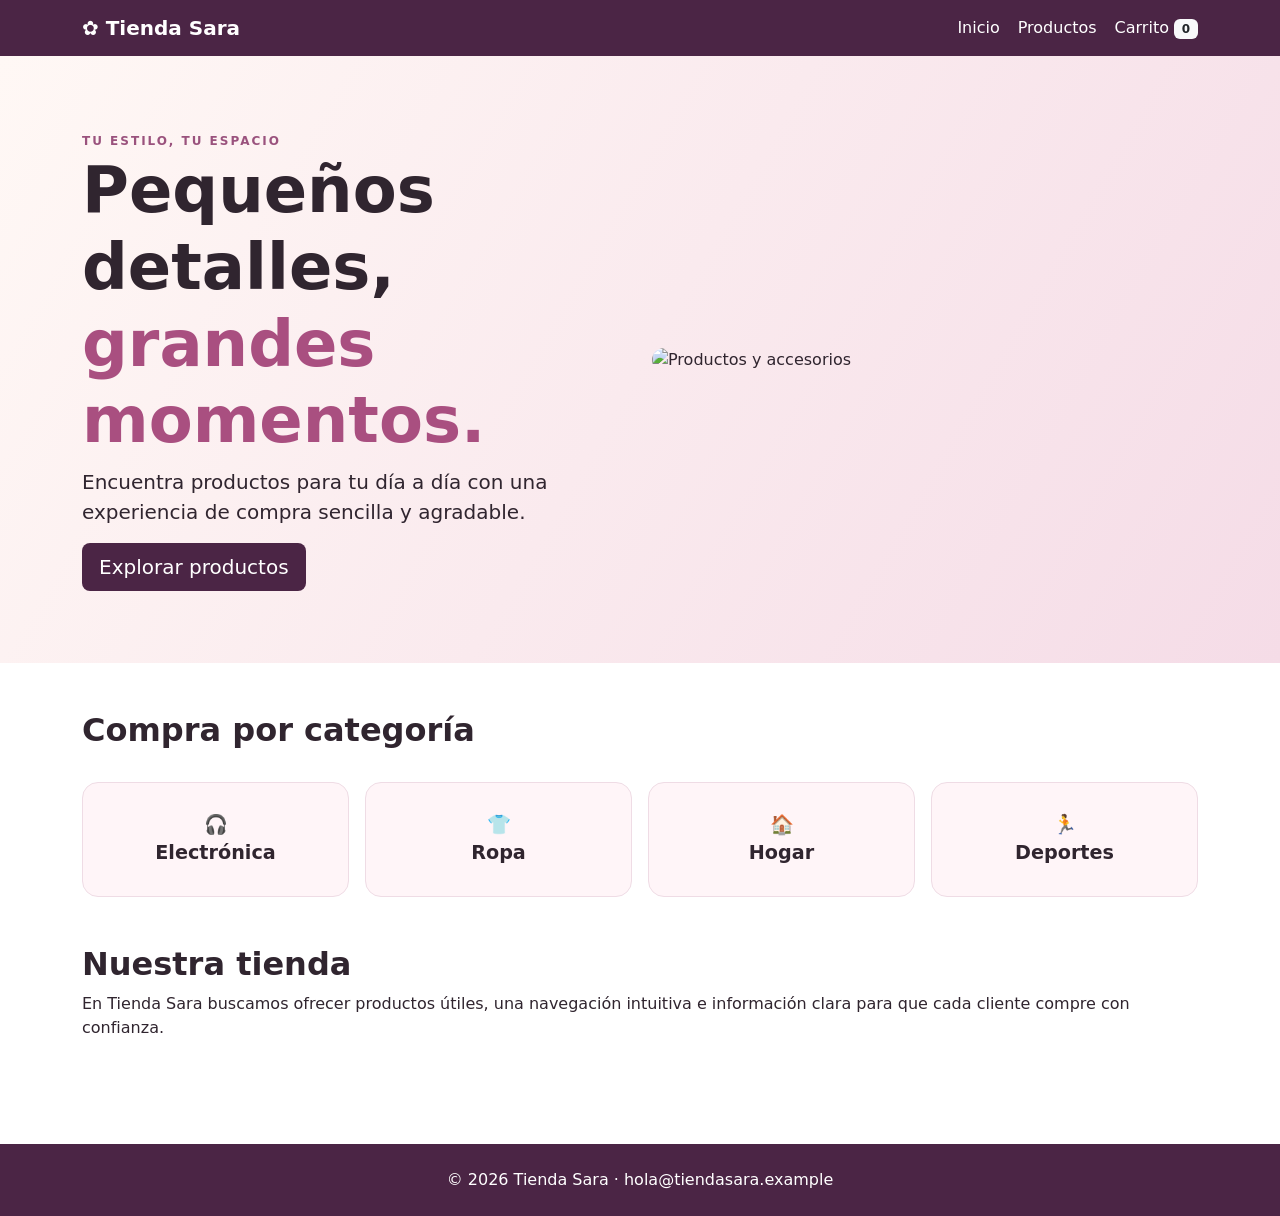
==== index.html @ a23236db "Add files via upload" ====
<!doctype html><html lang="es"><head><meta charset="utf-8"><meta name="viewport" content="width=device-width,initial-scale=1"><title>Tienda Sara | Inicio</title><link href="https://cdn.jsdelivr.net/npm/bootstrap@5.3.3/dist/css/bootstrap.min.css" rel="stylesheet"><link rel="stylesheet" href="styles.css"></head><body><nav class="navbar navbar-expand-lg navbar-dark nav-sara"><div class="container"><a class="navbar-brand fw-bold" href="index.html">✿ Tienda Sara</a><div><a class="nav-link d-inline text-white" href="index.html">Inicio</a><a class="nav-link d-inline text-white" href="productos.html">Productos</a><a class="nav-link d-inline text-white" href="carrito.html">Carrito <span id="count" class="badge bg-light text-dark">0</span></a></div></div></nav><header class="hero py-5"><div class="container py-4"><div class="row align-items-center g-4"><div class="col-md-6"><span class="eyebrow">TU ESTILO, TU ESPACIO</span><h1 class="display-3 fw-bold">Pequeños detalles, <span class="accent">grandes momentos.</span></h1><p class="lead">Encuentra productos para tu día a día con una experiencia de compra sencilla y agradable.</p><a class="btn btn-sara btn-lg" href="productos.html">Explorar productos</a></div><div class="col-md-6"><img class="hero-img" src="https://images.unsplash.com/photo-1490312278390-ab64016e0aa9?auto=format&fit=crop&w=1000&q=80" alt="Productos y accesorios"></div></div></div></header><main class="container py-5"><h2 class="section-title">Compra por categoría</h2><div class="row g-3 my-3"><div class="col-6 col-md-3"><div class="category">🎧<br>Electrónica</div></div><div class="col-6 col-md-3"><div class="category">👕<br>Ropa</div></div><div class="col-6 col-md-3"><div class="category">🏠<br>Hogar</div></div><div class="col-6 col-md-3"><div class="category">🏃<br>Deportes</div></div></div><h2 class="section-title mt-5">Nuestra tienda</h2><p>En Tienda Sara buscamos ofrecer productos útiles, una navegación intuitiva e información clara para que cada cliente compre con confianza.</p></main><footer class="footer p-4 text-center">© 2026 Tienda Sara · hola@tiendasara.example</footer><script src="app.js"></script></body></html>
---- styles.css ----
body{color:#30252f;font-family:system-ui,sans-serif}.nav-sara,.footer{background:#4b2545;color:white}.hero{background:linear-gradient(120deg,#fff8f5,#f5dce7)}.hero-img{width:100%;height:360px;object-fit:cover;border-radius:24px}.eyebrow{color:#9a527d;font-size:.75rem;font-weight:800;letter-spacing:2px}.accent{color:#a94f80}.btn-sara{background:#4b2545;color:white}.btn-sara:hover{background:#6c3a62;color:white}.section-title{font-weight:800}.category{background:#fff5f8;border:1px solid #efdce5;border-radius:16px;text-align:center;padding:28px 8px;font-size:1.2rem;font-weight:700}.product-card,.panel{border:1px solid #efdfE8;border-radius:16px;overflow:hidden;height:100%}.product-card img{width:100%;height:210px;object-fit:cover}.product-card .card-body{padding:18px}.price{font-weight:800;color:#4b2545;font-size:1.2rem}.footer{margin-top:40px}.cartrow{display:flex;gap:14px;align-items:center;border-bottom:1px solid #eee;padding:14px 0}.cartrow img{width:75px;height:75px;object-fit:cover;border-radius:10px}

.nav-sara .container > div {
    display: flex;
    align-items: center;
    gap: 18px;
}

.nav-sara .nav-link {
    text-decoration: none;
}

.nav-sara .nav-link:hover {
    color: #f5c6dc !important;
}
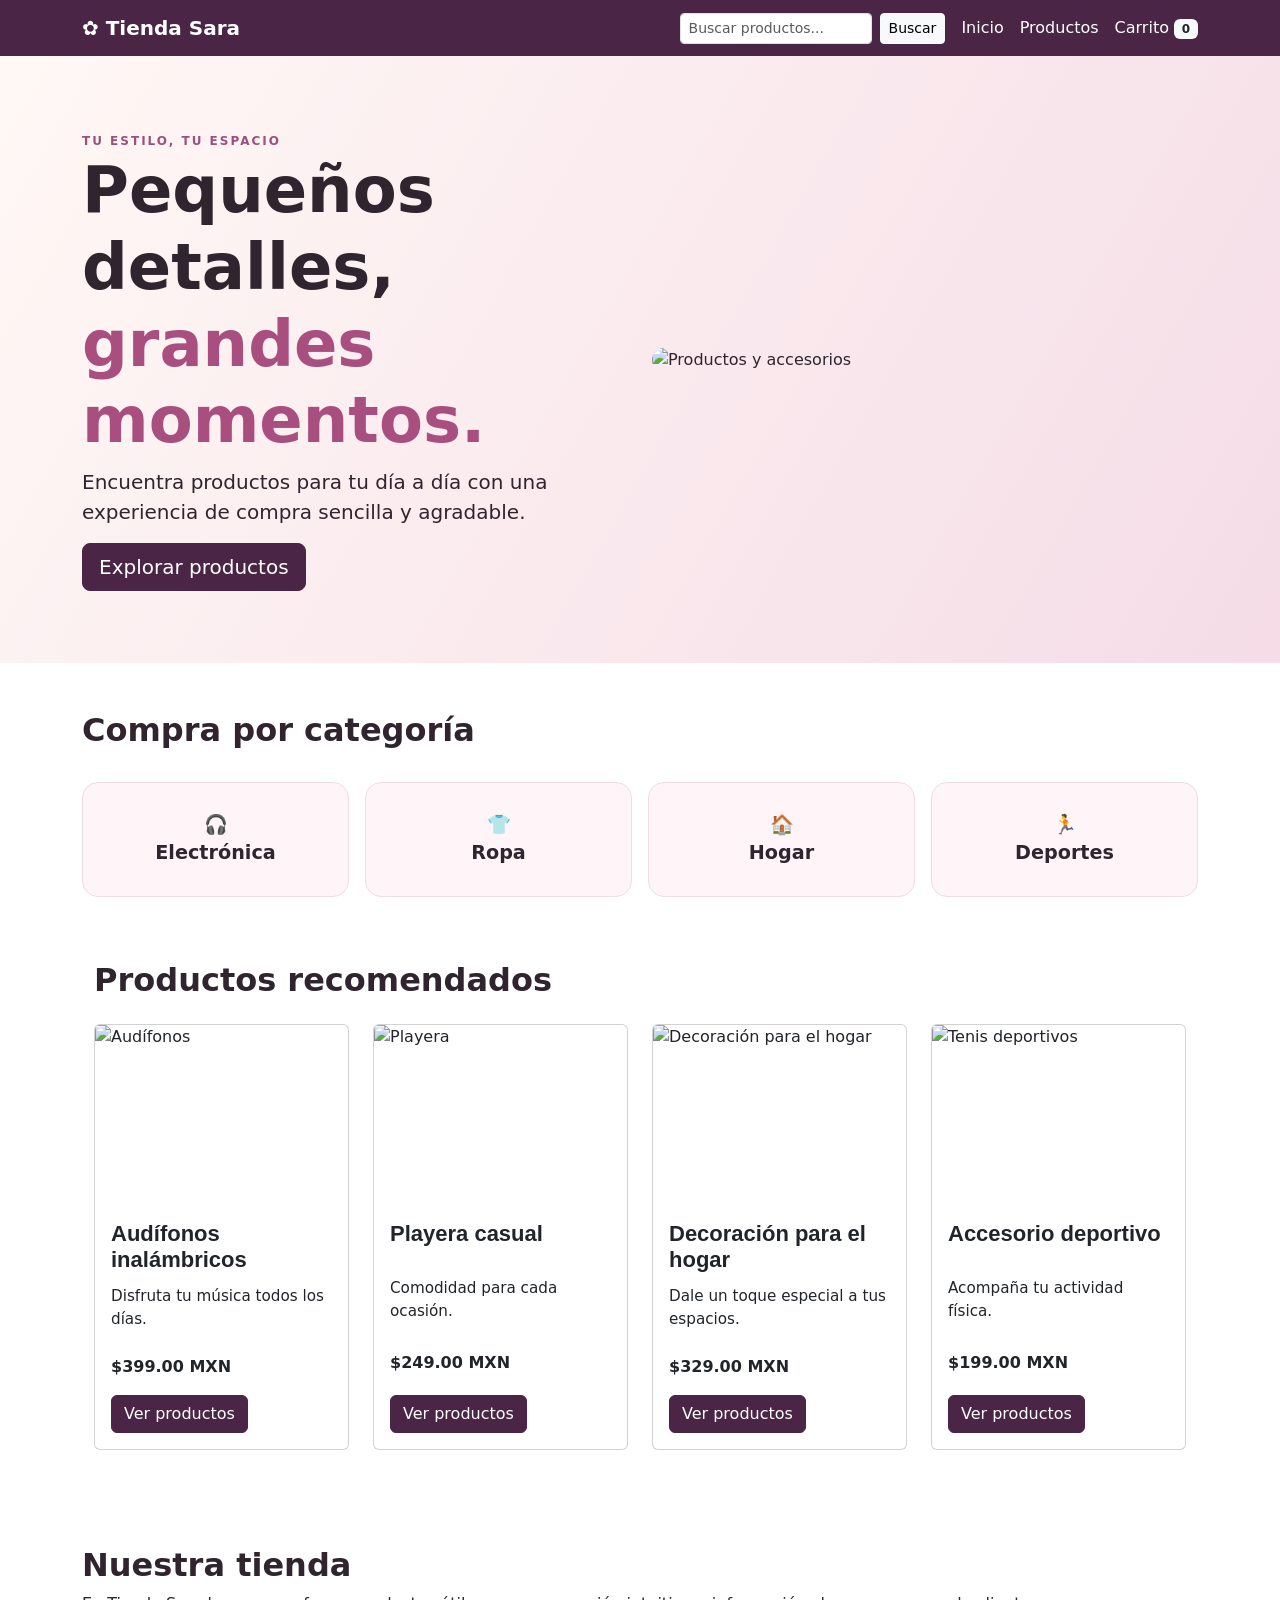
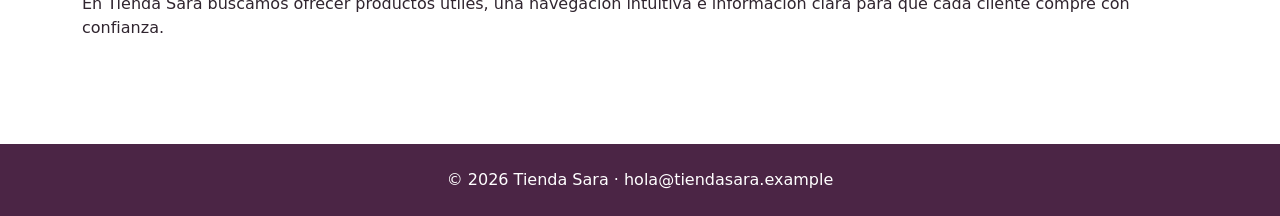
==== commit a1ebe698: "Add files via upload" ====
--- a/index.html
+++ b/index.html
@@ -1 +1,137 @@
-<!doctype html><html lang="es"><head><meta charset="utf-8"><meta name="viewport" content="width=device-width,initial-scale=1"><title>Tienda Sara | Inicio</title><link href="https://cdn.jsdelivr.net/npm/bootstrap@5.3.3/dist/css/bootstrap.min.css" rel="stylesheet"><link rel="stylesheet" href="styles.css"></head><body><nav class="navbar navbar-expand-lg navbar-dark nav-sara"><div class="container"><a class="navbar-brand fw-bold" href="index.html">✿ Tienda Sara</a><div><a class="nav-link d-inline text-white" href="index.html">Inicio</a><a class="nav-link d-inline text-white" href="productos.html">Productos</a><a class="nav-link d-inline text-white" href="carrito.html">Carrito <span id="count" class="badge bg-light text-dark">0</span></a></div></div></nav><header class="hero py-5"><div class="container py-4"><div class="row align-items-center g-4"><div class="col-md-6"><span class="eyebrow">TU ESTILO, TU ESPACIO</span><h1 class="display-3 fw-bold">Pequeños detalles, <span class="accent">grandes momentos.</span></h1><p class="lead">Encuentra productos para tu día a día con una experiencia de compra sencilla y agradable.</p><a class="btn btn-sara btn-lg" href="productos.html">Explorar productos</a></div><div class="col-md-6"><img class="hero-img" src="https://images.unsplash.com/photo-1490312278390-ab64016e0aa9?auto=format&fit=crop&w=1000&q=80" alt="Productos y accesorios"></div></div></div></header><main class="container py-5"><h2 class="section-title">Compra por categoría</h2><div class="row g-3 my-3"><div class="col-6 col-md-3"><div class="category">🎧<br>Electrónica</div></div><div class="col-6 col-md-3"><div class="category">👕<br>Ropa</div></div><div class="col-6 col-md-3"><div class="category">🏠<br>Hogar</div></div><div class="col-6 col-md-3"><div class="category">🏃<br>Deportes</div></div></div><h2 class="section-title mt-5">Nuestra tienda</h2><p>En Tienda Sara buscamos ofrecer productos útiles, una navegación intuitiva e información clara para que cada cliente compre con confianza.</p></main><footer class="footer p-4 text-center">© 2026 Tienda Sara · hola@tiendasara.example</footer><script src="app.js"></script></body></html>+<!doctype html>
+<html lang="es">
+
+<head>
+    <meta charset="utf-8">
+    <meta name="viewport" content="width=device-width,initial-scale=1">
+    <title>Tienda Sara | Inicio</title>
+    <link href="https://cdn.jsdelivr.net/npm/bootstrap@5.3.3/dist/css/bootstrap.min.css" rel="stylesheet">
+    <link rel="stylesheet" href="styles.css">
+</head>
+
+<body>
+    
+<nav class="navbar navbar-expand-lg navbar-dark nav-sara">
+    <div class="container">
+        <a class="navbar-brand fw-bold" href="index.html">✿ Tienda Sara</a>
+
+        <div class="d-flex align-items-center gap-3 flex-wrap">
+            <form class="d-flex" action="productos.html" method="get" role="search">
+                <input
+                    class="form-control form-control-sm"
+                    type="search"
+                    name="buscar"
+                    placeholder="Buscar productos..."
+                    aria-label="Buscar productos">
+                <button class="btn btn-light btn-sm ms-2" type="submit">
+                    Buscar
+                </button>
+            </form>
+
+            <a class="nav-link d-inline text-white" href="index.html">Inicio</a>
+            <a class="nav-link d-inline text-white" href="productos.html">Productos</a>
+            <a class="nav-link d-inline text-white" href="carrito.html">
+                Carrito <span class="badge bg-light text-dark" id="cart-count">0</span>
+            </a>
+        </div>
+    </div>
+</nav>
+
+    <header class="hero py-5">
+        <div class="container py-4">
+            <div class="row align-items-center g-4">
+                <div class="col-md-6"><span class="eyebrow">TU ESTILO, TU ESPACIO</span>
+                    <h1 class="display-3 fw-bold">Pequeños detalles, <span class="accent">grandes momentos.</span></h1>
+                    <p class="lead">Encuentra productos para tu día a día con una experiencia de compra sencilla y
+                        agradable.</p><a class="btn btn-sara btn-lg" href="productos.html">Explorar productos</a>
+                </div>
+                <div class="col-md-6"><img class="hero-img"
+                        src="https://images.unsplash.com/photo-1490312278390-ab64016e0aa9?auto=format&fit=crop&w=1000&q=80"
+                        alt="Productos y accesorios"></div>
+            </div>
+        </div>
+    </header>
+    <main class="container py-5">
+        <h2 class="section-title">Compra por categoría</h2>
+        <div class="row g-3 my-3">
+            <div class="col-6 col-md-3">
+                <div class="category">🎧<br>Electrónica</div>
+            </div>
+            <div class="col-6 col-md-3">
+                <div class="category">👕<br>Ropa</div>
+            </div>
+            <div class="col-6 col-md-3">
+                <div class="category">🏠<br>Hogar</div>
+            </div>
+            <div class="col-6 col-md-3">
+                <div class="category">🏃<br>Deportes</div>
+            </div>
+        </div>
+        
+<section class="container py-5">
+    <h2 class="section-title mb-4">Productos recomendados</h2>
+
+    <div class="row g-4">
+        <div class="col-12 col-sm-6 col-lg-3">
+            <div class="card h-100">
+                <img src="https://images.unsplash.com/photo-1505740420928-5e560c06d30e?auto=format&fit=crop&w=700&q=80"
+                     class="card-img-top" alt="Audífonos">
+                <div class="card-body">
+                    <h5 class="card-title">Audífonos inalámbricos</h5>
+                    <p class="card-text">Disfruta tu música todos los días.</p>
+                    <p class="fw-bold">$399.00 MXN</p>
+                    <a href="productos.html" class="btn btn-primary">Ver productos</a>
+                </div>
+            </div>
+        </div>
+
+        <div class="col-12 col-sm-6 col-lg-3">
+            <div class="card h-100">
+                <img src="https://images.unsplash.com/photo-1521572163474-6864f9cf17ab?auto=format&fit=crop&w=700&q=80"
+                     class="card-img-top" alt="Playera">
+                <div class="card-body">
+                    <h5 class="card-title">Playera casual</h5>
+                    <p class="card-text">Comodidad para cada ocasión.</p>
+                    <p class="fw-bold">$249.00 MXN</p>
+                    <a href="productos.html" class="btn btn-primary">Ver productos</a>
+                </div>
+            </div>
+        </div>
+
+        <div class="col-12 col-sm-6 col-lg-3">
+            <div class="card h-100">
+                <img src="https://images.unsplash.com/photo-1616486338812-3dadae4b4ace?auto=format&fit=crop&w=700&q=80"
+                     class="card-img-top" alt="Decoración para el hogar">
+                <div class="card-body">
+                    <h5 class="card-title">Decoración para el hogar</h5>
+                    <p class="card-text">Dale un toque especial a tus espacios.</p>
+                    <p class="fw-bold">$329.00 MXN</p>
+                    <a href="productos.html" class="btn btn-primary">Ver productos</a>
+                </div>
+            </div>
+        </div>
+
+        <div class="col-12 col-sm-6 col-lg-3">
+            <div class="card h-100">
+                <img src="https://images.unsplash.com/photo-1542291026-7eec264c27ff?auto=format&fit=crop&w=700&q=80"
+                     class="card-img-top" alt="Tenis deportivos">
+                <div class="card-body">
+                    <h5 class="card-title">Accesorio deportivo</h5>
+                    <p class="card-text">Acompaña tu actividad física.</p>
+                    <p class="fw-bold">$199.00 MXN</p>
+                    <a href="productos.html" class="btn btn-primary">Ver productos</a>
+                </div>
+            </div>
+        </div>
+    </div>
+</section>
+
+        <h2 class="section-title mt-5">Nuestra tienda</h2>
+        <p>En Tienda Sara buscamos ofrecer productos útiles, una navegación intuitiva e información clara para que cada
+            cliente compre con confianza.</p>
+    </main>
+    <footer class="footer p-4 text-center">© 2026 Tienda Sara · hola@tiendasara.example</footer>
+    <script src="app.js"></script>
+</body>
+
+</html>
--- a/styles.css
+++ b/styles.css
@@ -1,4 +1,16 @@
-body{color:#30252f;font-family:system-ui,sans-serif}.nav-sara,.footer{background:#4b2545;color:white}.hero{background:linear-gradient(120deg,#fff8f5,#f5dce7)}.hero-img{width:100%;height:360px;object-fit:cover;border-radius:24px}.eyebrow{color:#9a527d;font-size:.75rem;font-weight:800;letter-spacing:2px}.accent{color:#a94f80}.btn-sara{background:#4b2545;color:white}.btn-sara:hover{background:#6c3a62;color:white}.section-title{font-weight:800}.category{background:#fff5f8;border:1px solid #efdce5;border-radius:16px;text-align:center;padding:28px 8px;font-size:1.2rem;font-weight:700}.product-card,.panel{border:1px solid #efdfE8;border-radius:16px;overflow:hidden;height:100%}.product-card img{width:100%;height:210px;object-fit:cover}.product-card .card-body{padding:18px}.price{font-weight:800;color:#4b2545;font-size:1.2rem}.footer{margin-top:40px}.cartrow{display:flex;gap:14px;align-items:center;border-bottom:1px solid #eee;padding:14px 0}.cartrow img{width:75px;height:75px;object-fit:cover;border-radius:10px}
+
+/* ESTILOS GENERALES */
+body {
+    color: #30252f;
+    font-family: system-ui, sans-serif;
+}
+
+/* NAVEGACIÓN Y PIE DE PÁGINA */
+.nav-sara,
+.footer {
+    background-color: #4b2545;
+    color: white;
+}
 
 .nav-sara .container > div {
     display: flex;
@@ -12,4 +24,163 @@
 
 .nav-sara .nav-link:hover {
     color: #f5c6dc !important;
-}+}
+
+.footer {
+    margin-top: 40px;
+}
+
+/* PORTADA */
+.hero {
+    background: linear-gradient(120deg, #fff8f5, #f5dce7);
+}
+
+.hero-img {
+    width: 100%;
+    height: 360px;
+    object-fit: cover;
+    border-radius: 24px;
+}
+
+/* TEXTOS */
+.eyebrow {
+    color: #9a527d;
+    font-size: 0.75rem;
+    font-weight: 800;
+    letter-spacing: 2px;
+}
+
+.accent {
+    color: #a94f80;
+}
+
+.section-title {
+    font-weight: 800;
+}
+
+/* BOTONES */
+.btn-sara,
+.btn-primary {
+    background-color: #4b2545;
+    border-color: #4b2545;
+    color: white;
+}
+
+.btn-sara:hover,
+.btn-primary:hover {
+    background-color: #71365f;
+    border-color: #71365f;
+    color: white;
+}
+
+/* CATEGORÍAS */
+.category {
+    background-color: #fff5f8;
+    border: 1px solid #efdce5;
+    border-radius: 16px;
+    text-align: center;
+    padding: 28px 8px;
+    font-size: 1.2rem;
+    font-weight: 700;
+}
+
+/* TARJETAS Y PANELES */
+.product-card,
+.panel {
+    border: 1px solid #efdfE8;
+    border-radius: 16px;
+    overflow: hidden;
+    height: 100%;
+}
+
+.product-card img {
+    width: 100%;
+    height: 210px;
+    object-fit: cover;
+}
+
+.product-card .card-body {
+    padding: 18px;
+}
+
+.price {
+    font-weight: 800;
+    color: #4b2545;
+    font-size: 1.2rem;
+}
+
+/* TARJETAS RECOMENDADAS */
+.container .card.h-100 {
+    display: flex;
+    flex-direction: column;
+    height: 100%;
+    font-family: system-ui, sans-serif;
+}
+
+.container .card.h-100 .card-img-top {
+    width: 100%;
+    height: 180px;
+    object-fit: cover;
+}
+
+.container .card.h-100 .card-body {
+    display: flex;
+    flex-direction: column;
+    flex: 1;
+}
+
+.container .card.h-100 .card-title {
+    font-family: Arial, sans-serif;
+    font-size: 22px;
+    font-weight: 700;
+    line-height: 1.2;
+    letter-spacing: 0;
+    text-transform: none;
+    min-height: 2.8rem;
+    margin-bottom: 12px;
+}
+
+.container .card.h-100 .card-text {
+    font-size: 0.95rem;
+}
+
+.container .card.h-100 .fw-bold {
+    margin-top: auto;
+    padding-top: 8px;
+}
+
+.container .card.h-100 .btn {
+    align-self: flex-start;
+    margin-top: auto;
+}
+
+/* CARRITO */
+.cartrow {
+    display: flex;
+    gap: 14px;
+    align-items: center;
+    border-bottom: 1px solid #eee;
+    padding: 14px 0;
+}
+
+.cartrow img {
+    width: 75px;
+    height: 75px;
+    object-fit: cover;
+    border-radius: 10px;
+}
+
+/* PANTALLAS PEQUEÑAS */
+@media (max-width: 576px) {
+    .hero-img {
+        height: 240px;
+    }
+
+    .nav-sara .container > div {
+        gap: 10px;
+    }
+
+    .cartrow {
+        flex-wrap: wrap;
+    }
+}
